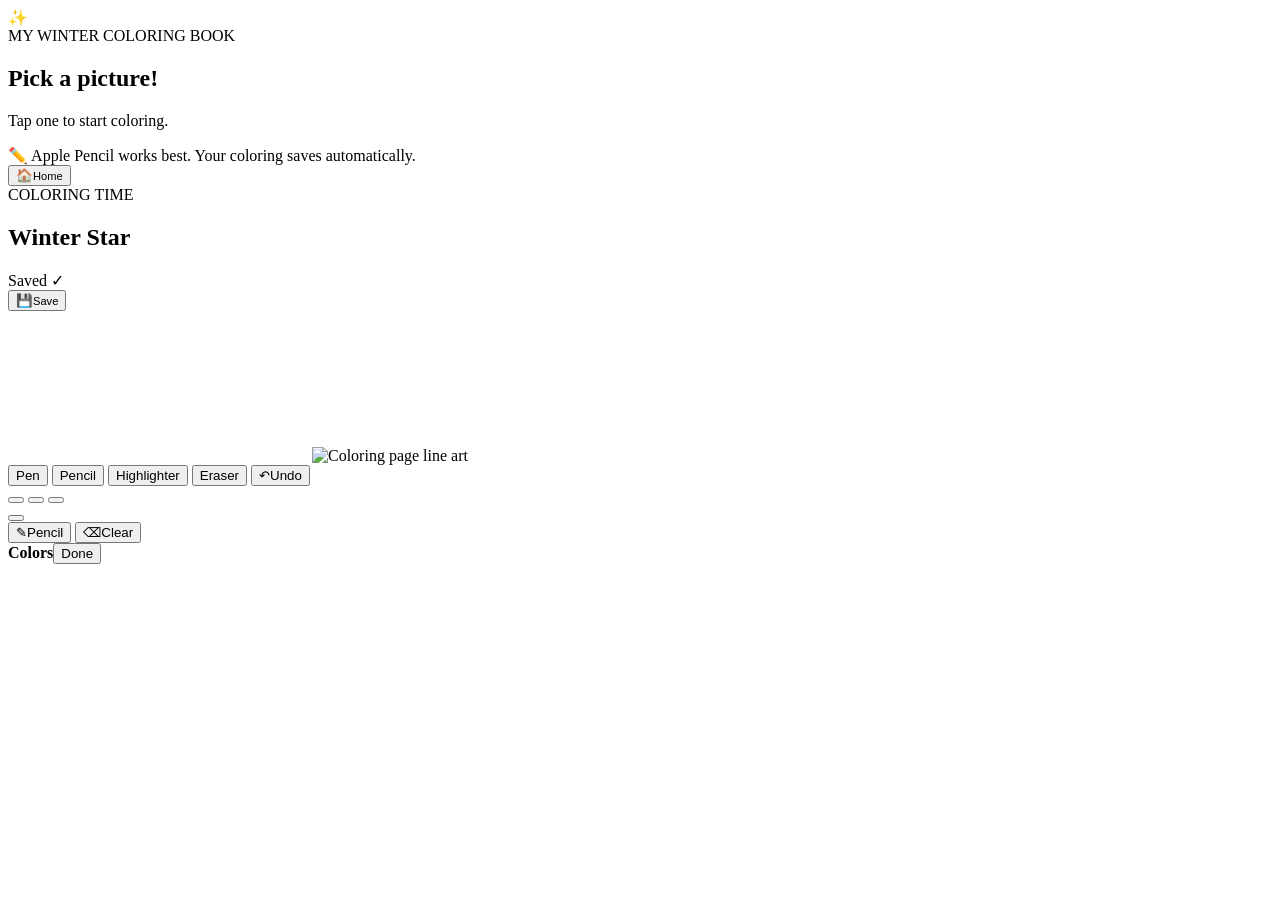
==== index.html @ 400abee4 "Add index.html" ====
<!doctype html>
<html lang="en">
<head>
  <meta charset="utf-8" />
  <meta name="viewport" content="width=device-width, initial-scale=1, viewport-fit=cover, user-scalable=no, maximum-scale=1" />
  <meta name="theme-color" content="#7867ff" />
  <meta name="apple-mobile-web-app-capable" content="yes" />
  <meta name="apple-mobile-web-app-status-bar-style" content="default" />
  <meta name="apple-mobile-web-app-title" content="Star Color" />
  <meta name="robots" content="noindex,nofollow,noarchive,nosnippet,noimageindex" />
  <meta name="googlebot" content="noindex,nofollow,noarchive,nosnippet,noimageindex" />
  <link rel="manifest" href="manifest.webmanifest" />
  <link rel="apple-touch-icon" href="https://star-color-akmbmw0zl-henryle1.vercel.app/icon-192.png" />
  <link rel="stylesheet" href="style.css" />
  <title>Star Color</title>
</head>
<body>
  <main id="app">
    <section id="galleryView" class="view gallery-view">
      <header class="hero">
        <div class="hero-star">✨</div>
        <div>
          <div class="eyebrow">MY WINTER COLORING BOOK</div>
          <h1>Pick a picture!</h1>
          <p>Tap one to start coloring.</p>
        </div>
      </header>
      <div id="gallery" class="gallery" aria-label="Coloring pictures"></div>
      <div class="home-tip">✏️ Apple Pencil works best. Your coloring saves automatically.</div>
    </section>

    <section id="coloringView" class="view coloring-view hidden">
      <header class="draw-header">
        <button id="backBtn" class="round-btn" aria-label="Back to pictures"><span>🏠</span><small>Home</small></button>
        <div class="draw-title">
          <div class="eyebrow">COLORING TIME</div>
          <h2 id="pictureTitle">Winter Star</h2>
          <div id="saveState" class="save-state">Saved ✓</div>
        </div>
        <button id="shareBtn" class="round-btn accent" aria-label="Save or share picture"><span>💾</span><small>Save</small></button>
      </header>

      <div class="workspace">
        <div id="artboard" class="artboard" aria-label="Coloring canvas">
          <canvas id="paintCanvas"></canvas>
          <img id="lineArt" alt="Coloring page line art" draggable="false" />
        </div>
      </div>

      <section class="notes-palette" aria-label="Coloring tools">
        <div class="notes-tools" role="toolbar" aria-label="Drawing tools">
          <button class="tool-btn active" data-tool="brush" aria-label="Pen"><span class="tool-icon pen-icon" aria-hidden="true"></span><span class="sr-only">Pen</span></button>
          <button class="tool-btn" data-tool="pencil" aria-label="Pencil"><span class="tool-icon pencil-icon" aria-hidden="true"></span><span class="sr-only">Pencil</span></button>
          <button class="tool-btn" data-tool="marker" aria-label="Highlighter"><span class="tool-icon marker-icon" aria-hidden="true"></span><span class="sr-only">Highlighter</span></button>
          <button class="tool-btn" data-tool="eraser" aria-label="Eraser"><span class="tool-icon eraser-icon" aria-hidden="true"></span><span class="sr-only">Eraser</span></button>
          <span class="palette-divider" aria-hidden="true"></span>
          <button id="undoBtn" class="tool-btn utility-tool" aria-label="Undo"><span class="undo-icon" aria-hidden="true">↶</span><span class="sr-only">Undo</span></button>
        </div>
        <div class="notes-lower-row">
          <div class="size-pills" aria-label="Stroke size">
            <button class="size-btn" data-size="8" aria-label="Thin stroke"><span class="size-dot thin"></span></button>
            <button class="size-btn active" data-size="18" aria-label="Medium stroke"><span class="size-dot medium"></span></button>
            <button class="size-btn" data-size="32" aria-label="Thick stroke"><span class="size-dot thick"></span></button>
          </div>
          <div class="palette-divider vertical" aria-hidden="true"></div>
          <div class="palette-wrap">
            <div id="colorPalette" class="colors" aria-label="Choose a color"></div>
            <button id="moreColorBtn" class="more-color-btn" aria-label="More colors" aria-expanded="false"><span class="rainbow-ring"></span></button>
          </div>
          <div class="palette-divider vertical optional-divider" aria-hidden="true"></div>
          <button id="pencilModeBtn" class="pencil-mode active" aria-pressed="true" aria-label="Apple Pencil only"><span class="pencil-status-icon" aria-hidden="true">✎</span><span class="pencil-label">Pencil</span></button>
          <button id="clearBtn" class="clear-btn" aria-label="Clear coloring"><span aria-hidden="true">⌫</span><span class="sr-only">Clear</span></button>
        </div>
        <div id="colorPopover" class="color-popover hidden" role="dialog" aria-label="More colors">
          <div class="color-popover-head"><strong>Colors</strong><button id="closeColorsBtn" class="close-colors" aria-label="Close colors">Done</button></div>
          <div id="allColorsGrid" class="all-colors-grid"></div>
        </div>
      </section>
    </section>
  </main>

  <div id="toast" class="toast" role="status" aria-live="polite"></div>
  <script src="app.js"></script>
</body>
</html>
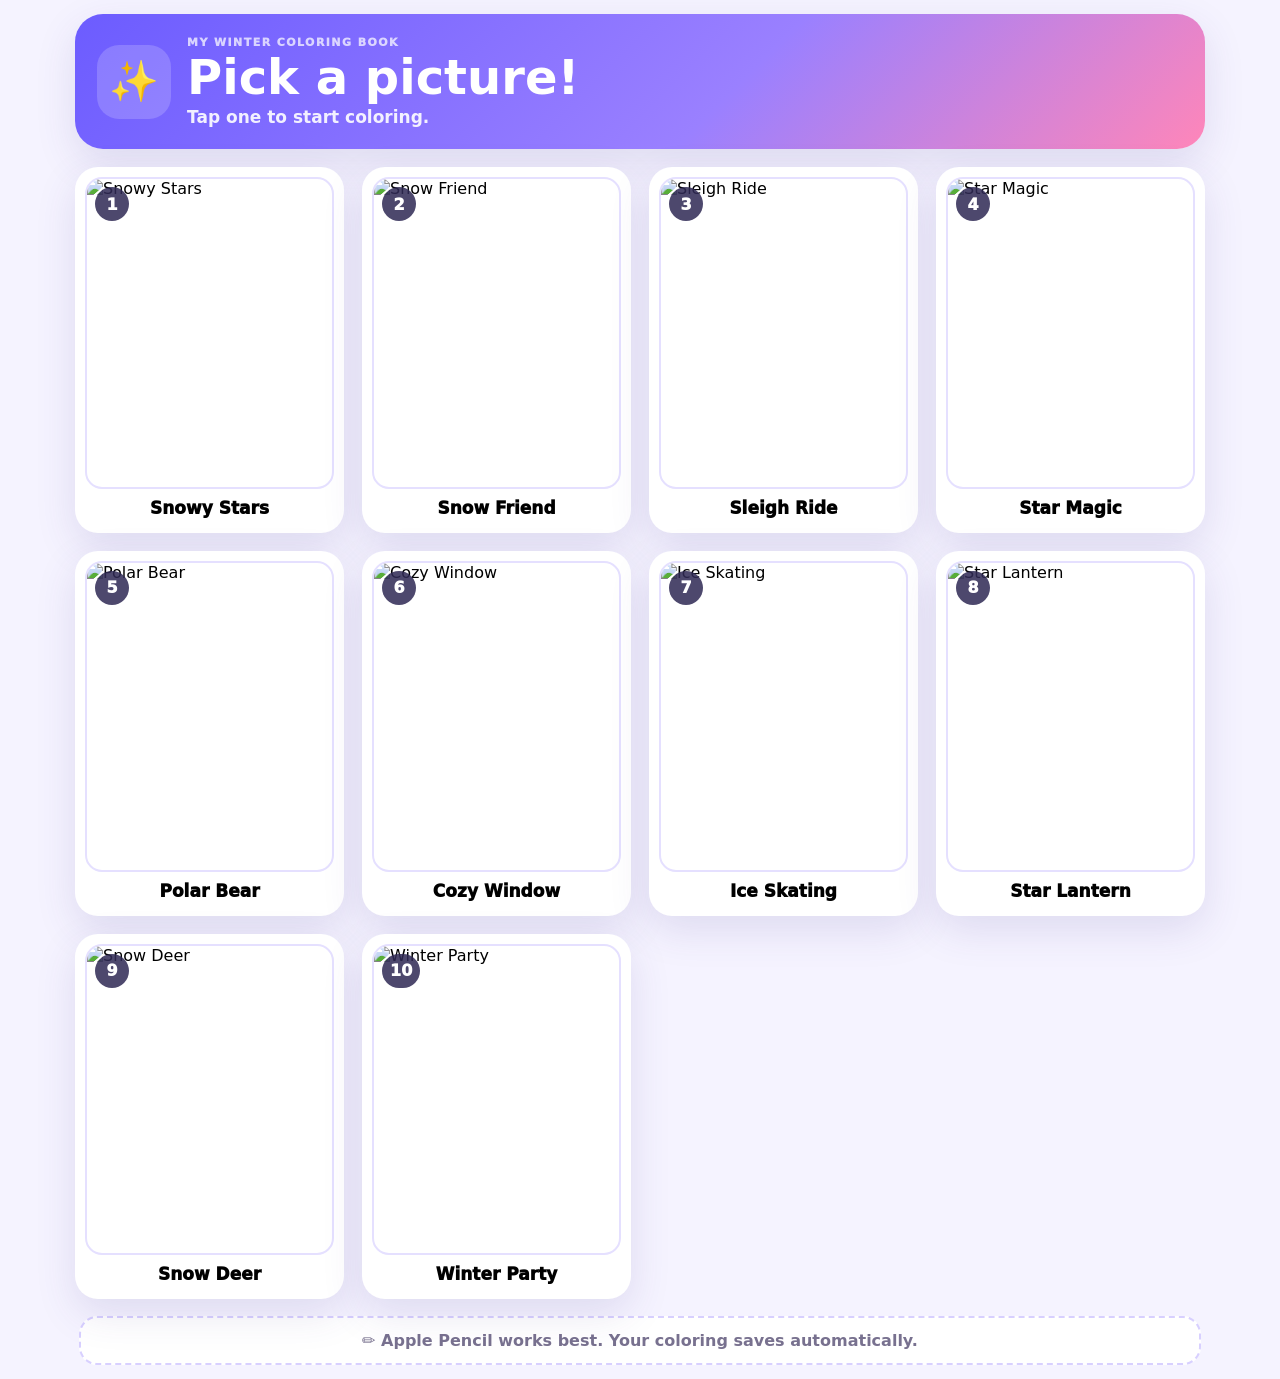
==== commit d342391f: "Improve full-screen drawing UI and tool icons" ====
--- a/index.html
+++ b/index.html
@@ -49,10 +49,10 @@
 
       <section class="notes-palette" aria-label="Coloring tools">
         <div class="notes-tools" role="toolbar" aria-label="Drawing tools">
-          <button class="tool-btn active" data-tool="brush" aria-label="Pen"><span class="tool-icon pen-icon" aria-hidden="true"></span><span class="sr-only">Pen</span></button>
-          <button class="tool-btn" data-tool="pencil" aria-label="Pencil"><span class="tool-icon pencil-icon" aria-hidden="true"></span><span class="sr-only">Pencil</span></button>
-          <button class="tool-btn" data-tool="marker" aria-label="Highlighter"><span class="tool-icon marker-icon" aria-hidden="true"></span><span class="sr-only">Highlighter</span></button>
-          <button class="tool-btn" data-tool="eraser" aria-label="Eraser"><span class="tool-icon eraser-icon" aria-hidden="true"></span><span class="sr-only">Eraser</span></button>
+          <button class="tool-btn active" data-tool="brush" aria-label="Pen"><svg class="tool-svg" viewBox="0 0 32 32" aria-hidden="true"><path d="M7.5 24.5 20.2 11.8l4 4L11.5 28.5l-5.7 1.1 1.7-5.1Z"/><path d="m18.6 10.2 2.8-2.8a2.6 2.6 0 0 1 3.7 0l.5.5a2.6 2.6 0 0 1 0 3.7l-2.8 2.8"/><path d="m7.8 24.2 4 4"/></svg><span class="sr-only">Pen</span></button>
+          <button class="tool-btn" data-tool="pencil" aria-label="Pencil"><svg class="tool-svg" viewBox="0 0 32 32" aria-hidden="true"><path d="M7 24.5 21.5 10l4.5 4.5L11.5 29 6 30l1-5.5Z"/><path d="m19.7 11.8 4.5 4.5"/><path d="m7 24.5 4.5 4.5"/></svg><span class="sr-only">Pencil</span></button>
+          <button class="tool-btn" data-tool="marker" aria-label="Highlighter"><svg class="tool-svg" viewBox="0 0 32 32" aria-hidden="true"><path d="m9 22 12.5-12.5 4 4L13 26H7l2-4Z"/><path d="m19.5 11.5 4 4"/><path d="M6 28h12"/></svg><span class="sr-only">Highlighter</span></button>
+          <button class="tool-btn" data-tool="eraser" aria-label="Eraser"><svg class="tool-svg eraser-svg" viewBox="0 0 32 32" aria-hidden="true"><path d="m8.5 21.5 10-10a3 3 0 0 1 4.2 0l3.8 3.8a3 3 0 0 1 0 4.2l-7.5 7.5H12l-3.5-3.5a1.4 1.4 0 0 1 0-2Z"/><path d="m16 14 8 8"/></svg><span class="sr-only">Eraser</span></button>
           <span class="palette-divider" aria-hidden="true"></span>
           <button id="undoBtn" class="tool-btn utility-tool" aria-label="Undo"><span class="undo-icon" aria-hidden="true">↶</span><span class="sr-only">Undo</span></button>
         </div>
--- a/style.css
+++ b/style.css
@@ -0,0 +1,12 @@
+:root{--bg:#f5f3ff;--panel:rgba(255,255,255,.96);--ink:#302a55;--muted:#78718f;--accent:#7867ff;--border:#e5e0ff;--shadow:0 14px 40px rgba(72,55,137,.13);--notes-shadow:0 8px 30px rgba(0,0,0,.16),0 1px 2px rgba(0,0,0,.08)}
+*{box-sizing:border-box}html,body{margin:0;min-height:100%;background:var(--bg);color:var(--ink);font-family:ui-rounded,"SF Pro Rounded",system-ui,-apple-system,BlinkMacSystemFont,"Segoe UI",sans-serif;overscroll-behavior:none}body{min-height:100dvh;-webkit-touch-callout:none}button,input{font:inherit}button{-webkit-tap-highlight-color:transparent;touch-action:manipulation}.hidden{display:none!important}.sr-only{position:absolute!important;width:1px;height:1px;padding:0;margin:-1px;overflow:hidden;clip:rect(0,0,0,0);white-space:nowrap;border:0}.view{max-width:1180px;margin:0 auto;min-height:100dvh;padding:max(14px,env(safe-area-inset-top)) max(14px,env(safe-area-inset-right)) max(14px,env(safe-area-inset-bottom)) max(14px,env(safe-area-inset-left))}
+.hero{display:flex;align-items:center;gap:16px;padding:22px;color:#fff;background:linear-gradient(135deg,#6c5cff,#9a80ff 58%,#ff86b9);border-radius:28px;box-shadow:var(--shadow)}.hero-star{width:74px;height:74px;display:grid;place-items:center;flex:0 0 74px;border-radius:22px;background:rgba(255,255,255,.18);font-size:40px}.eyebrow{font-size:11px;font-weight:950;letter-spacing:.13em;opacity:.72}h1,h2,p{margin:0}h1{margin-top:3px;font-size:clamp(30px,6vw,48px);line-height:1.05}.hero p{margin-top:5px;font-size:17px;font-weight:750;opacity:.9}
+.gallery{display:grid;grid-template-columns:repeat(2,minmax(0,1fr));gap:14px;margin-top:18px}.picture-card{position:relative;border:0;padding:9px;border-radius:23px;background:#fff;box-shadow:var(--shadow);cursor:pointer;text-align:left;transition:transform .12s ease;overflow:hidden}.picture-card:active{transform:scale(.975)}.picture-card .thumb-wrap{position:relative;overflow:hidden;border-radius:17px;background:#fff;border:2px solid var(--border);aspect-ratio:4/5}.picture-card img{width:100%;height:100%;object-fit:cover;display:block}.picture-card .number{position:absolute;top:8px;left:8px;min-width:34px;height:34px;padding:0 8px;display:grid;place-items:center;border-radius:999px;color:#fff;background:rgba(48,42,85,.86);font-weight:950}.picture-card .done-badge{position:absolute;top:8px;right:8px;width:36px;height:36px;display:none;place-items:center;border-radius:999px;background:#fff7c7;box-shadow:0 3px 10px rgba(0,0,0,.12);font-size:20px}.picture-card.saved .done-badge{display:grid}.card-name{display:block;padding:9px 6px 5px;text-align:center;font-size:15px;font-weight:950}.home-tip{margin:17px 4px 0;padding:13px 15px;border-radius:18px;background:#fff;color:var(--muted);border:2px dashed #d8d0ff;font-weight:760;text-align:center}
+.coloring-view{max-width:980px;padding-bottom:max(18px,env(safe-area-inset-bottom))}.draw-header{display:grid;grid-template-columns:62px 1fr 62px;gap:10px;align-items:center;margin-bottom:10px}.draw-title{text-align:center;min-width:0}.draw-title h2{font-size:clamp(20px,4vw,29px);white-space:nowrap;overflow:hidden;text-overflow:ellipsis}.save-state{margin-top:2px;min-height:16px;font-size:11px;color:#2f9165;font-weight:850}.round-btn{width:62px;height:62px;padding:5px;display:grid;place-items:center;border:0;border-radius:19px;background:#fff;color:var(--ink);box-shadow:var(--shadow);font-weight:900;cursor:pointer}.round-btn span{font-size:25px;line-height:1}.round-btn small{font-size:10px;margin-top:-3px}.round-btn.accent{color:#fff;background:var(--accent)}
+.workspace{display:grid;place-items:center}.artboard{position:relative;width:min(100%,680px);aspect-ratio:4/5;overflow:hidden;border:3px solid var(--border);border-radius:24px;background:#fff;box-shadow:var(--shadow);touch-action:none;user-select:none;-webkit-user-select:none}#paintCanvas,#lineArt{position:absolute;inset:0;width:100%;height:100%}#paintCanvas{z-index:1;touch-action:none;cursor:crosshair}#lineArt{z-index:2;pointer-events:none;object-fit:cover;mix-blend-mode:multiply}
+.notes-palette{position:sticky;z-index:20;bottom:max(10px,env(safe-area-inset-bottom));width:fit-content;max-width:calc(100vw - 20px);margin:12px auto 0;padding:7px 9px 8px;border:1px solid rgba(60,60,67,.16);border-radius:24px;background:rgba(249,249,249,.9);box-shadow:var(--notes-shadow);backdrop-filter:saturate(180%) blur(24px);-webkit-backdrop-filter:saturate(180%) blur(24px)}.notes-tools{display:flex;align-items:center;justify-content:center;gap:3px}.tool-btn{position:relative;width:54px;height:54px;flex:0 0 54px;display:grid;place-items:center;border:0;border-radius:50%;background:transparent;color:#1c1c1e;cursor:pointer;transition:background .15s ease,transform .12s ease}.tool-btn:active{transform:scale(.92)}.tool-btn.active{background:#e7e7e9}.tool-btn.active::after{content:"";position:absolute;bottom:4px;left:50%;width:15px;height:3px;border-radius:99px;background:var(--selected-color,#ff3b30);transform:translateX(-50%)}.utility-tool::after{display:none}.undo-icon{font-size:31px;line-height:1;font-weight:430;transform:translateY(-1px)}
+.tool-icon{position:relative;display:block;width:24px;height:34px;transform:rotate(8deg)}.pen-icon::before{content:"";position:absolute;left:8px;top:1px;width:8px;height:24px;border-radius:5px 5px 3px 3px;background:#1c1c1e}.pen-icon::after{content:"";position:absolute;left:8px;top:22px;width:0;height:0;border-left:4px solid transparent;border-right:4px solid transparent;border-top:10px solid #1c1c1e}.pencil-icon::before{content:"";position:absolute;left:7px;top:2px;width:10px;height:25px;border:2px solid #1c1c1e;border-radius:3px;background:#fff}.pencil-icon::after{content:"";position:absolute;left:7px;top:25px;width:0;height:0;border-left:5px solid transparent;border-right:5px solid transparent;border-top:8px solid #1c1c1e}.marker-icon::before{content:"";position:absolute;left:5px;top:2px;width:14px;height:25px;border-radius:4px;background:#1c1c1e}.marker-icon::after{content:"";position:absolute;left:4px;top:25px;width:16px;height:7px;border-radius:2px 2px 5px 5px;background:#1c1c1e;transform:skewX(-12deg)}.eraser-icon{width:27px;height:24px;transform:rotate(-42deg);border-radius:6px;border:3px solid #1c1c1e;background:#fff}.eraser-icon::after{content:"";position:absolute;left:10px;top:-3px;bottom:-3px;width:3px;background:#1c1c1e}.palette-divider{display:block;width:1px;height:34px;margin:0 5px;background:rgba(60,60,67,.18)}.palette-divider.vertical{height:30px;margin:0 4px}
+.notes-lower-row{display:flex;align-items:center;justify-content:center;gap:5px;margin-top:3px;padding-top:5px;border-top:1px solid rgba(60,60,67,.1)}.size-pills{display:flex;align-items:center;gap:2px;padding:2px;border-radius:18px;background:rgba(118,118,128,.1)}.size-btn{width:37px;height:34px;border:0;border-radius:16px;background:transparent;display:grid;place-items:center;color:#1c1c1e;cursor:pointer}.size-btn.active{background:#fff;box-shadow:0 1px 4px rgba(0,0,0,.14)}.size-dot{display:block;border-radius:50%;background:#1c1c1e}.size-dot.thin{width:5px;height:5px}.size-dot.medium{width:9px;height:9px}.size-dot.thick{width:14px;height:14px}.palette-wrap{display:flex;align-items:center;gap:6px}.colors{display:flex;align-items:center;gap:7px}.color-btn{width:34px;height:34px;flex:0 0 34px;border:2px solid rgba(255,255,255,.96);border-radius:50%;box-shadow:0 0 0 1px rgba(60,60,67,.25);cursor:pointer}.color-btn.active{box-shadow:0 0 0 2px #fff,0 0 0 4px #1c1c1e;transform:scale(.91)}.more-color-btn{width:38px;height:38px;flex:0 0 38px;border:0;border-radius:50%;background:transparent;display:grid;place-items:center;cursor:pointer}.rainbow-ring{width:31px;height:31px;border-radius:50%;background:conic-gradient(#ff3b30,#ff9500,#ffcc00,#34c759,#00c7be,#007aff,#5856d6,#af52de,#ff2d55,#ff3b30);position:relative;box-shadow:0 0 0 1px rgba(60,60,67,.12)}.rainbow-ring::after{content:"";position:absolute;inset:5px;border-radius:50%;background:#f9f9f9}.more-color-btn.custom-selected .rainbow-ring::after{inset:8px;background:var(--custom-color,#fff);box-shadow:0 0 0 2px #fff}.pencil-mode{min-width:58px;height:38px;border:0;border-radius:18px;padding:0 8px;display:flex;align-items:center;justify-content:center;gap:4px;background:transparent;color:#1c1c1e;font-size:11px;font-weight:700;white-space:nowrap;cursor:pointer}.pencil-mode.active{background:rgba(52,199,89,.13);color:#187a36}.pencil-status-icon{font-size:20px;line-height:1}.clear-btn{width:40px;height:38px;border:0;border-radius:18px;background:transparent;color:#ff3b30;font-size:23px;display:grid;place-items:center;cursor:pointer}.clear-btn:active{background:rgba(255,59,48,.1)}
+.color-popover{position:absolute;left:50%;bottom:calc(100% + 9px);width:min(330px,calc(100vw - 28px));transform:translateX(-50%);padding:12px;border:1px solid rgba(60,60,67,.18);border-radius:20px;background:rgba(250,250,250,.97);box-shadow:0 14px 44px rgba(0,0,0,.23);backdrop-filter:blur(24px);-webkit-backdrop-filter:blur(24px)}.color-popover-head{display:flex;align-items:center;justify-content:space-between;padding:0 2px 10px;font-size:17px;color:#1c1c1e}.close-colors{border:0;background:transparent;color:#007aff;font-weight:700;padding:5px 2px;cursor:pointer}.all-colors-grid{display:grid;grid-template-columns:repeat(7,1fr);gap:10px}.all-color-btn{width:34px;height:34px;justify-self:center;border:2px solid #fff;border-radius:50%;box-shadow:0 0 0 1px rgba(60,60,67,.22);cursor:pointer}.all-color-btn.active{box-shadow:0 0 0 2px #fff,0 0 0 4px #1c1c1e;transform:scale(.9)}
+.toast{position:fixed;z-index:50;left:50%;bottom:max(22px,env(safe-area-inset-bottom));transform:translateX(-50%) translateY(18px);padding:12px 18px;border-radius:999px;background:#2c2747;color:#fff;font-weight:900;opacity:0;pointer-events:none;transition:.18s ease;box-shadow:0 8px 24px rgba(0,0,0,.2)}.toast.show{opacity:1;transform:translateX(-50%) translateY(0)}
+@media(min-width:760px){.gallery{grid-template-columns:repeat(4,minmax(0,1fr));gap:18px}.gallery-view{padding-left:25px;padding-right:25px}.picture-card{padding:10px}.card-name{font-size:17px}.notes-palette{padding-left:12px;padding-right:12px}.tool-btn{width:58px;height:58px;flex-basis:58px}.color-btn{width:36px;height:36px;flex-basis:36px}}@media(orientation:landscape) and (max-height:850px){.coloring-view{max-width:1200px}.draw-header{margin-bottom:7px}.artboard{width:min(54vw,calc((100dvh - 205px)*.8));min-width:360px}.notes-palette{margin-top:8px}}@media(max-width:650px){.notes-palette{width:100%;max-width:100%;border-radius:22px}.tool-btn{width:50px;height:50px;flex-basis:50px}.notes-lower-row{gap:3px}.colors{gap:5px}.color-btn{width:30px;height:30px;flex-basis:30px}.more-color-btn{width:34px;height:34px;flex-basis:34px}.rainbow-ring{width:28px;height:28px}.pencil-label{display:none}.pencil-mode{min-width:38px;padding:0 4px}.optional-divider{display:none}}@media(max-width:430px){.color-btn:nth-child(n+5){display:none}.palette-divider.vertical{margin:0 2px}.size-btn{width:33px}}
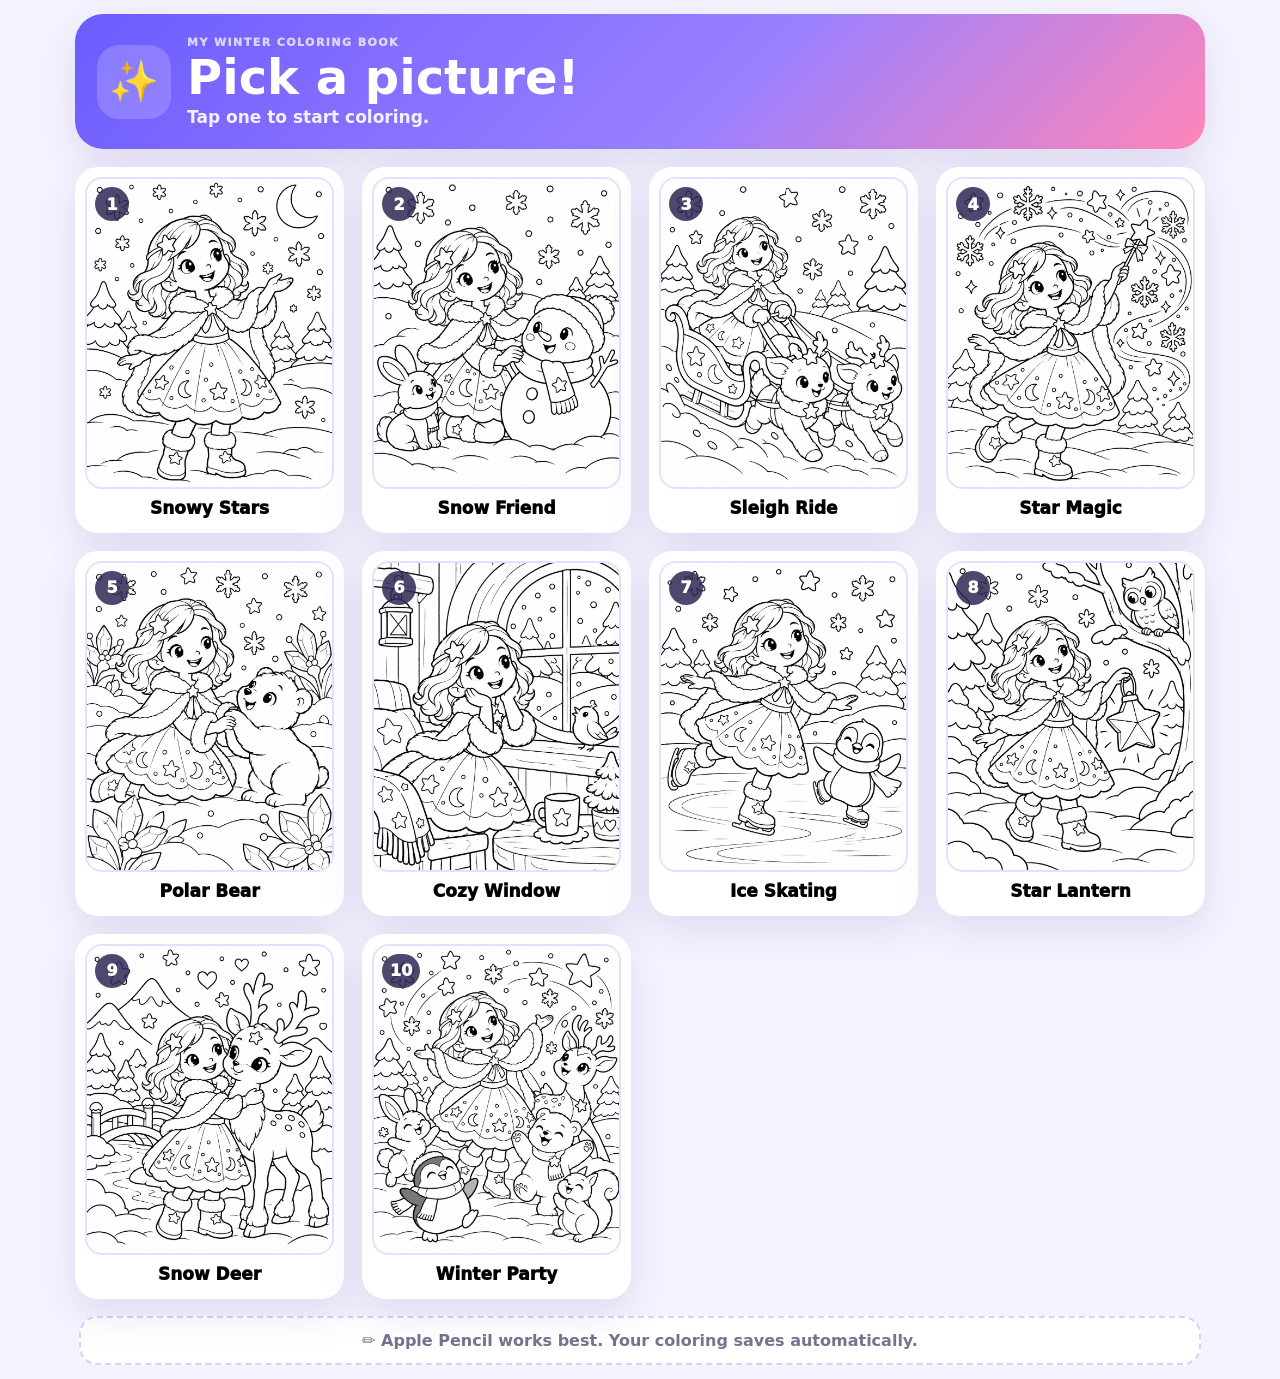
==== commit 94bdd49c: "Use local Home Screen icon" ====
--- a/index.html
+++ b/index.html
@@ -10,7 +10,7 @@
   <meta name="robots" content="noindex,nofollow,noarchive,nosnippet,noimageindex" />
   <meta name="googlebot" content="noindex,nofollow,noarchive,nosnippet,noimageindex" />
   <link rel="manifest" href="manifest.webmanifest" />
-  <link rel="apple-touch-icon" href="https://star-color-akmbmw0zl-henryle1.vercel.app/icon-192.png" />
+  <link rel="apple-touch-icon" href="icon-192.png" />
   <link rel="stylesheet" href="style.css" />
   <title>Star Color</title>
 </head>
--- a/style.css
+++ b/style.css
@@ -10,3 +10,86 @@
 .color-popover{position:absolute;left:50%;bottom:calc(100% + 9px);width:min(330px,calc(100vw - 28px));transform:translateX(-50%);padding:12px;border:1px solid rgba(60,60,67,.18);border-radius:20px;background:rgba(250,250,250,.97);box-shadow:0 14px 44px rgba(0,0,0,.23);backdrop-filter:blur(24px);-webkit-backdrop-filter:blur(24px)}.color-popover-head{display:flex;align-items:center;justify-content:space-between;padding:0 2px 10px;font-size:17px;color:#1c1c1e}.close-colors{border:0;background:transparent;color:#007aff;font-weight:700;padding:5px 2px;cursor:pointer}.all-colors-grid{display:grid;grid-template-columns:repeat(7,1fr);gap:10px}.all-color-btn{width:34px;height:34px;justify-self:center;border:2px solid #fff;border-radius:50%;box-shadow:0 0 0 1px rgba(60,60,67,.22);cursor:pointer}.all-color-btn.active{box-shadow:0 0 0 2px #fff,0 0 0 4px #1c1c1e;transform:scale(.9)}
 .toast{position:fixed;z-index:50;left:50%;bottom:max(22px,env(safe-area-inset-bottom));transform:translateX(-50%) translateY(18px);padding:12px 18px;border-radius:999px;background:#2c2747;color:#fff;font-weight:900;opacity:0;pointer-events:none;transition:.18s ease;box-shadow:0 8px 24px rgba(0,0,0,.2)}.toast.show{opacity:1;transform:translateX(-50%) translateY(0)}
 @media(min-width:760px){.gallery{grid-template-columns:repeat(4,minmax(0,1fr));gap:18px}.gallery-view{padding-left:25px;padding-right:25px}.picture-card{padding:10px}.card-name{font-size:17px}.notes-palette{padding-left:12px;padding-right:12px}.tool-btn{width:58px;height:58px;flex-basis:58px}.color-btn{width:36px;height:36px;flex-basis:36px}}@media(orientation:landscape) and (max-height:850px){.coloring-view{max-width:1200px}.draw-header{margin-bottom:7px}.artboard{width:min(54vw,calc((100dvh - 205px)*.8));min-width:360px}.notes-palette{margin-top:8px}}@media(max-width:650px){.notes-palette{width:100%;max-width:100%;border-radius:22px}.tool-btn{width:50px;height:50px;flex-basis:50px}.notes-lower-row{gap:3px}.colors{gap:5px}.color-btn{width:30px;height:30px;flex-basis:30px}.more-color-btn{width:34px;height:34px;flex-basis:34px}.rainbow-ring{width:28px;height:28px}.pencil-label{display:none}.pencil-mode{min-width:38px;padding:0 4px}.optional-divider{display:none}}@media(max-width:430px){.color-btn:nth-child(n+5){display:none}.palette-divider.vertical{margin:0 2px}.size-btn{width:33px}}
+
+/* Star Color iPad layout v2 */
+.coloring-view{
+  height:100dvh;min-height:0;max-height:100dvh;max-width:1180px;
+  display:grid;grid-template-rows:auto minmax(0,1fr) auto;
+  overflow:hidden;padding-bottom:max(8px,env(safe-area-inset-bottom));
+}
+.draw-header{
+  display:grid;grid-template-columns:54px 1fr 54px;gap:8px;align-items:center;
+  margin-bottom:6px;
+}
+.round-btn{width:54px;height:54px;border-radius:17px}
+.round-btn span{font-size:22px}.round-btn small{font-size:9px}
+.draw-title h2{font-size:clamp(19px,3.4vw,27px)}
+.save-state{margin-top:1px;min-height:14px;font-size:10px}
+.workspace{
+  min-height:0;display:flex;align-items:center;justify-content:center;
+  overflow:hidden;padding:0;
+}
+.artboard{
+  position:relative;height:100%;width:auto;max-width:100%;aspect-ratio:4/5;
+  overflow:hidden;border:2px solid var(--border);border-radius:22px;background:#fff;
+  box-shadow:0 10px 28px rgba(72,55,137,.12);
+}
+#paintCanvas,#lineArt{position:absolute;inset:0;width:100%;height:100%}
+#lineArt{object-fit:contain}
+.notes-palette{
+  position:relative;z-index:20;bottom:auto;display:flex;align-items:center;justify-content:center;
+  gap:5px;width:max-content;max-width:100%;margin:6px auto 0;padding:5px 7px;
+  border-radius:22px;background:rgba(249,249,249,.94);
+}
+.notes-tools,.notes-lower-row{display:flex;align-items:center;justify-content:center;gap:2px}
+.notes-lower-row{margin:0;padding:0;border-top:0}
+.tool-btn{width:46px;height:46px;flex:0 0 46px}
+.tool-icon{display:none!important}
+.tool-svg{
+  display:block;width:27px;height:27px;fill:none;stroke:currentColor;stroke-width:2.05;
+  stroke-linecap:round;stroke-linejoin:round;
+}
+.eraser-svg{width:28px;height:28px}
+.tool-btn.active::after{bottom:3px;width:14px}
+.undo-icon{font-size:29px}
+.palette-divider{height:30px;margin:0 3px}
+.palette-divider.vertical{height:27px;margin:0 3px}
+.size-pills{gap:1px;padding:2px;border-radius:17px}
+.size-btn{width:31px;height:31px;border-radius:15px}
+.color-btn{width:29px;height:29px;flex:0 0 29px}
+.colors{gap:5px}
+.more-color-btn{width:32px;height:32px;flex:0 0 32px}
+.rainbow-ring{width:27px;height:27px}
+.pencil-mode{min-width:48px;height:34px;padding:0 7px;font-size:10px}
+.pencil-status-icon{font-size:18px}
+.clear-btn{width:36px;height:34px;font-size:21px}
+.color-popover{bottom:calc(100% + 7px)}
+@media(max-width:760px){
+  .notes-palette{gap:2px;padding-left:5px;padding-right:5px}
+  .tool-btn{width:43px;height:43px;flex-basis:43px}
+  .tool-svg{width:25px;height:25px}
+  .size-btn{width:29px}
+  .color-btn{width:27px;height:27px;flex-basis:27px}
+  .colors{gap:4px}
+  .pencil-label{display:none}
+  .pencil-mode{min-width:34px;padding:0 3px}
+  .optional-divider{display:none}
+}
+@media(max-width:680px){
+  .notes-palette{display:block;width:100%;border-radius:20px}
+  .notes-lower-row{margin-top:3px;padding-top:4px;border-top:1px solid rgba(60,60,67,.09)}
+  .color-btn:nth-child(n+5){display:none}
+  .draw-header{grid-template-columns:48px 1fr 48px}
+  .round-btn{width:48px;height:48px}
+}
+@media(orientation:landscape) and (max-height:720px){
+  .draw-header{grid-template-columns:46px 1fr 46px;margin-bottom:4px}
+  .round-btn{width:46px;height:46px}
+  .notes-palette{margin-top:4px}
+  .tool-btn{width:40px;height:40px;flex-basis:40px}
+  .tool-svg{width:23px;height:23px}
+  .size-btn{width:28px;height:28px}
+  .color-btn{width:25px;height:25px;flex-basis:25px}
+  .more-color-btn{width:28px;height:28px;flex-basis:28px}
+  .rainbow-ring{width:24px;height:24px}
+}
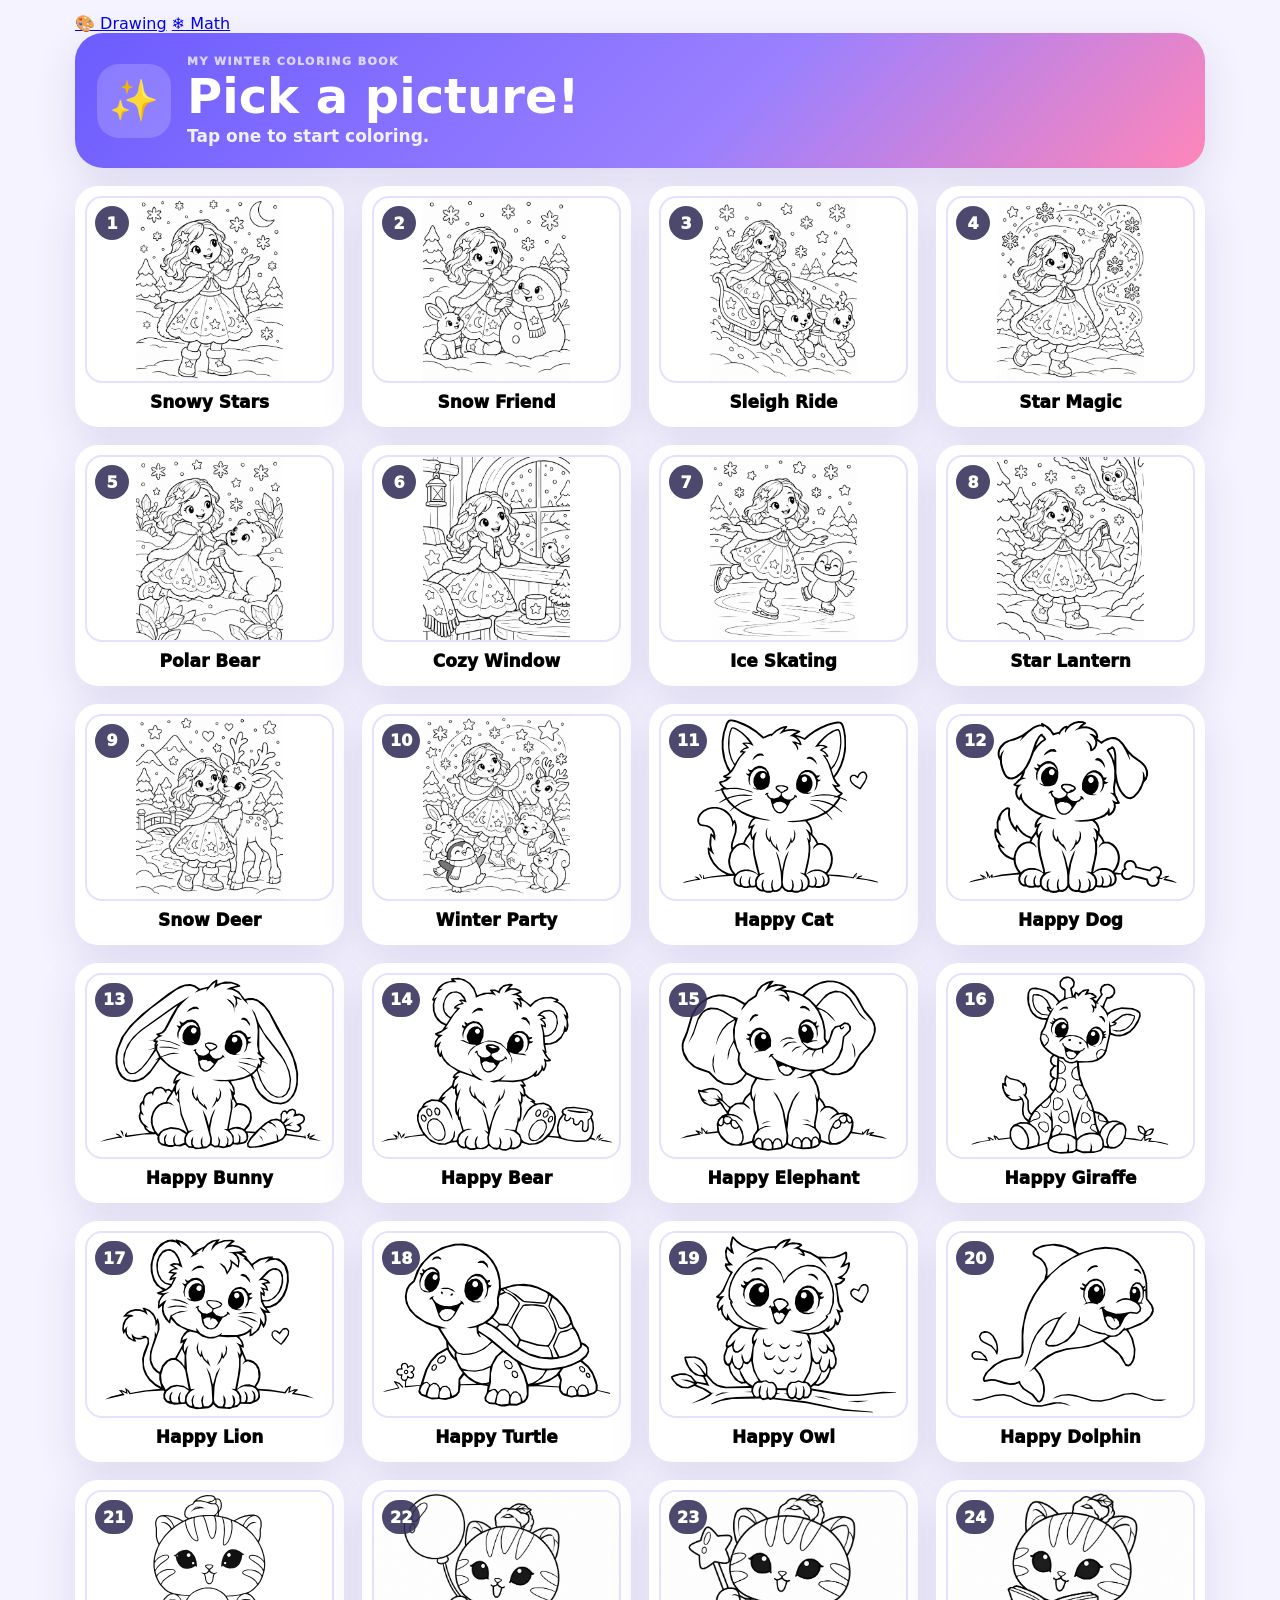
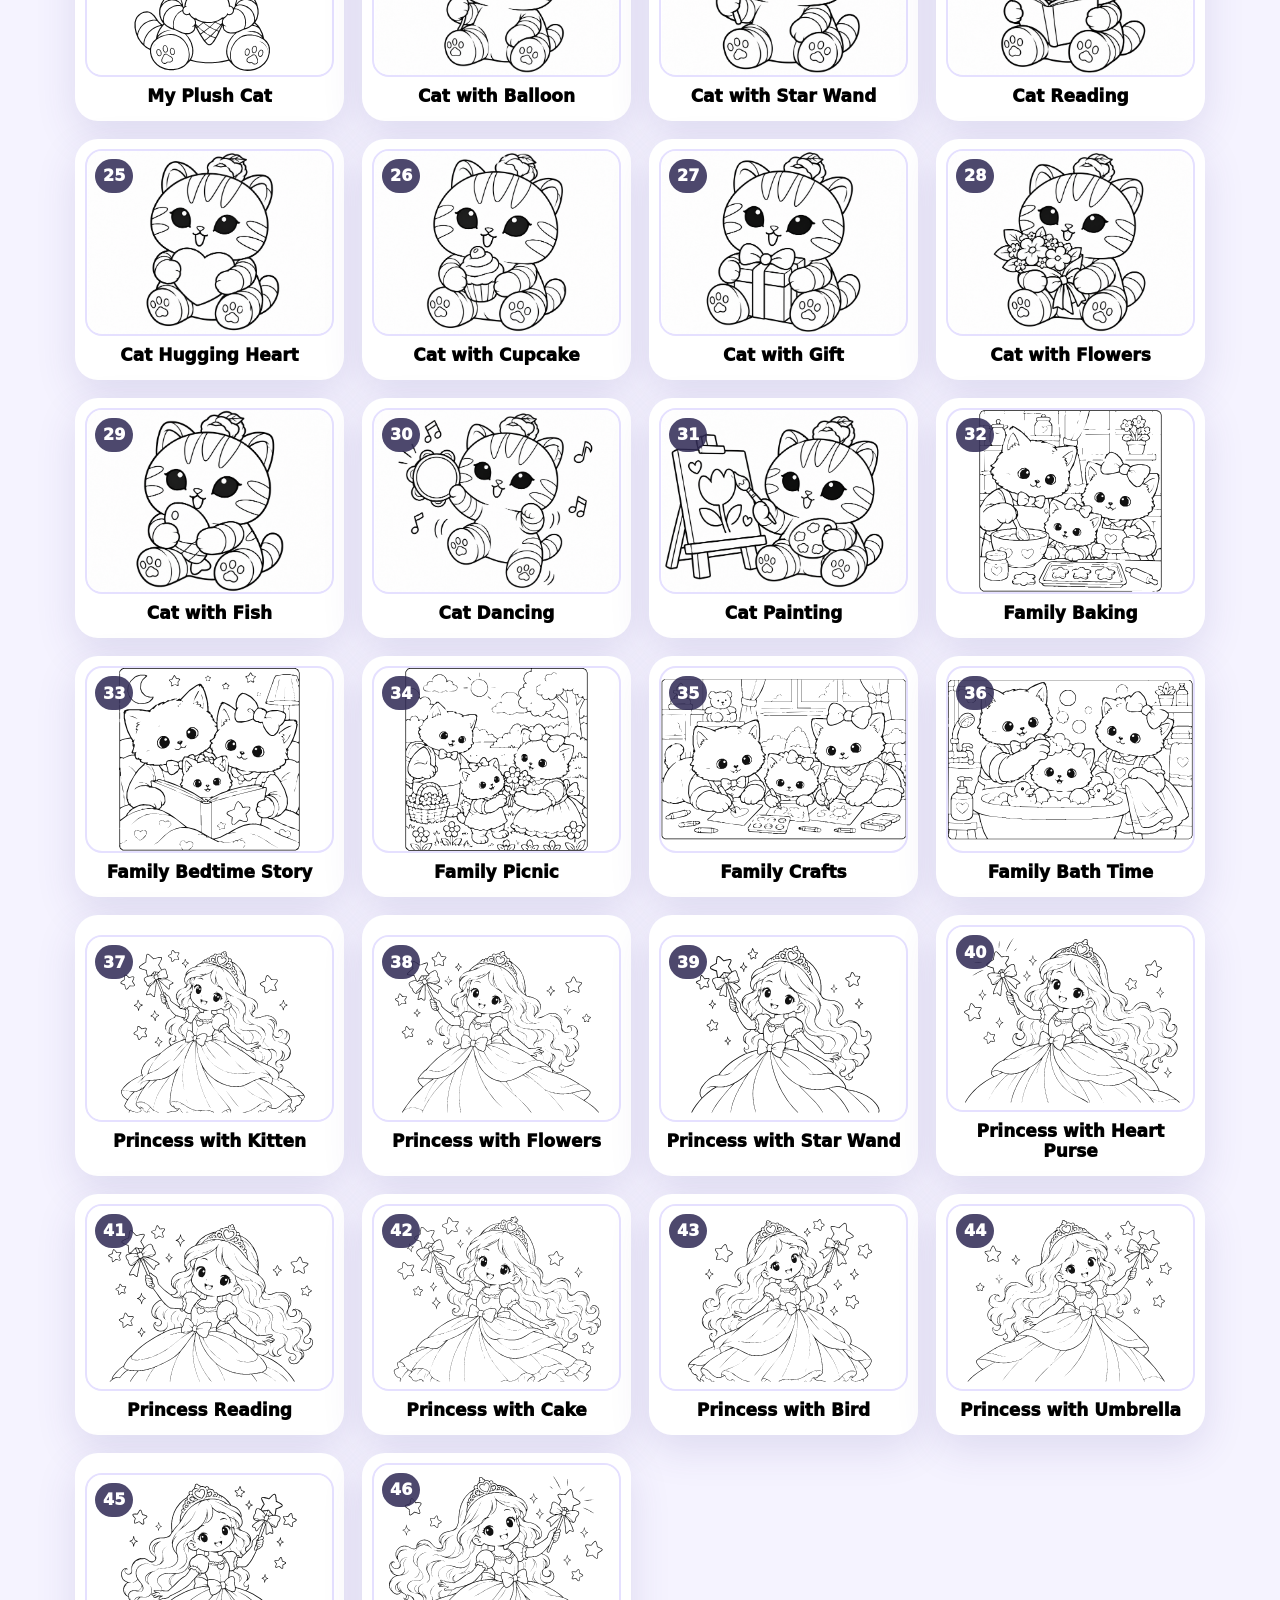
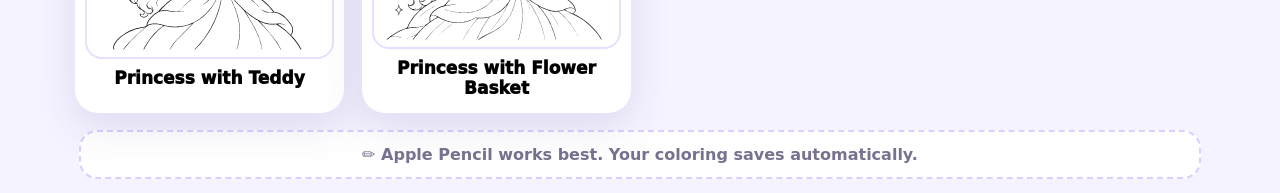
==== commit 8f710590: "Add Drawing and Math home navigation" ====
--- a/index.html
+++ b/index.html
@@ -17,6 +17,10 @@
 <body>
   <main id="app">
     <section id="galleryView" class="view gallery-view">
+      <nav class="app-switch" aria-label="Choose activity">
+        <a class="app-switch-link active" href="./" aria-current="page"><span>🎨</span> Drawing</a>
+        <a class="app-switch-link" href="./math/"><span>❄️</span> Math</a>
+      </nav>
       <header class="hero">
         <div class="hero-star">✨</div>
         <div>
--- a/style.css
+++ b/style.css
@@ -93,3 +93,57 @@
   .more-color-btn{width:28px;height:28px;flex-basis:28px}
   .rainbow-ring{width:24px;height:24px}
 }
+
+
+/* Landscape animal pages + per-image artboard sizing */
+.picture-card .thumb-wrap{aspect-ratio:4/3}
+.picture-card img{object-fit:contain}
+.artboard{
+  width:min(100%,680px);
+  height:auto;
+  min-width:0;
+  max-width:100%;
+  max-height:100%;
+  aspect-ratio:4/5;
+}
+
+
+/* v10 clean full-canvas coloring view */
+body{background:var(--bg)}
+.coloring-view{
+  background:#fff;
+  grid-template-rows:auto minmax(0,1fr) auto;
+  gap:0;
+}
+.workspace{
+  min-height:0;
+  overflow:hidden;
+  padding:0;
+  background:#fff;
+}
+.artboard{
+  border:0!important;
+  border-radius:0!important;
+  box-shadow:none!important;
+  background:#fff!important;
+  overflow:hidden;
+  max-width:100%!important;
+  max-height:100%!important;
+}
+#paintCanvas,#lineArt{
+  width:100%;
+  height:100%;
+}
+#lineArt{
+  object-fit:contain!important;
+  object-position:center center!important;
+}
+.notes-palette{
+  position:relative!important;
+  bottom:auto!important;
+  flex-shrink:0;
+  margin:6px auto 0!important;
+}
+@media (orientation:landscape){
+  .workspace{align-items:center;justify-content:center}
+}
